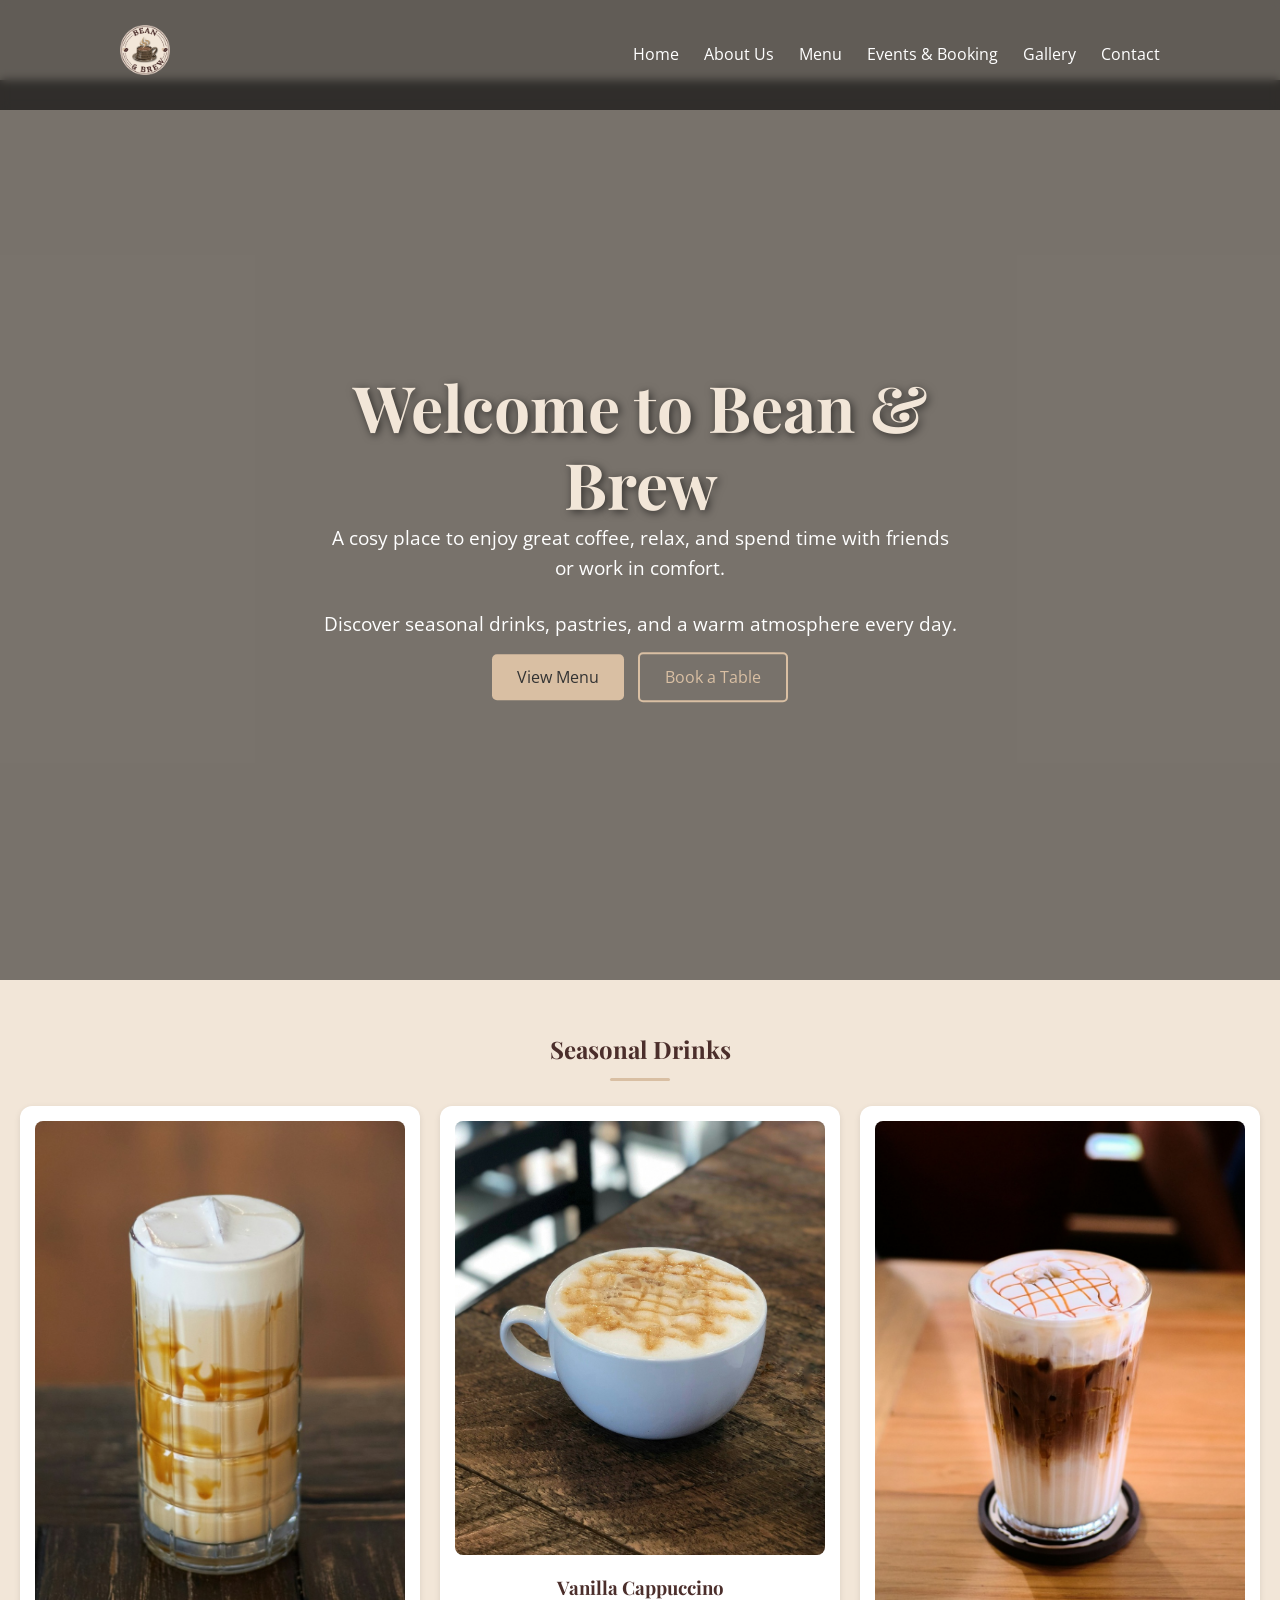
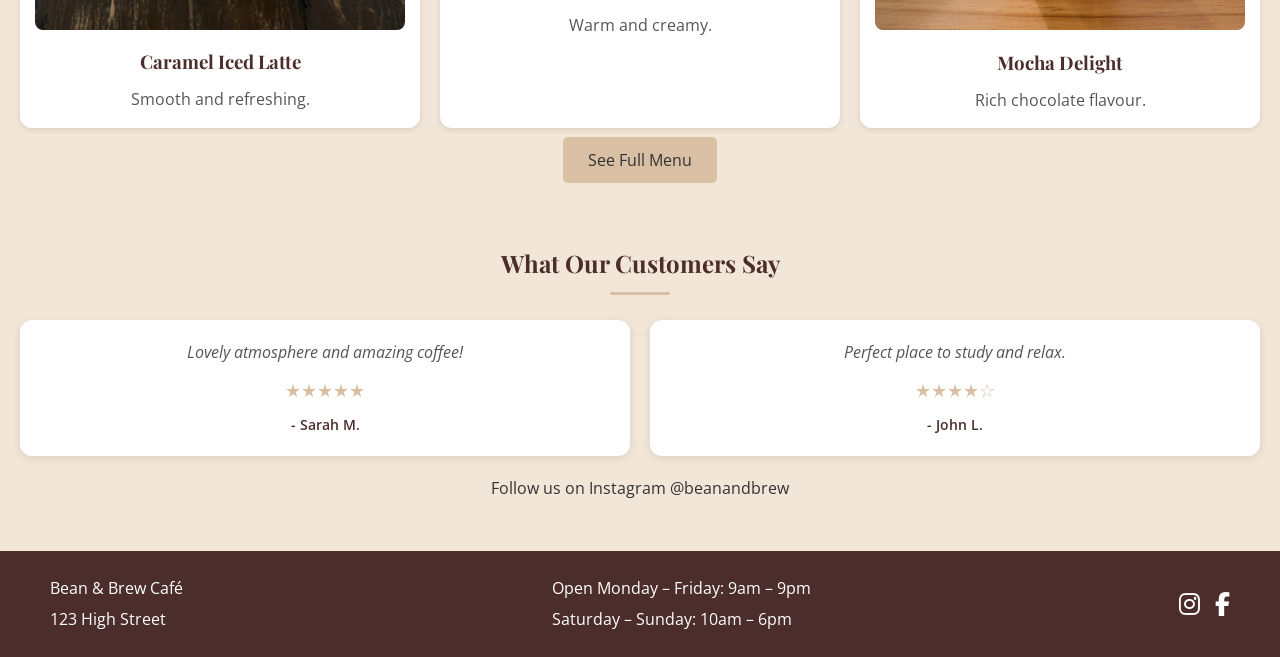
==== index.html @ d8d2016f "Add files via upload" ====
<!DOCTYPE html>
<html lang="en">
<head>
    <meta charset="UTF-8">
    <meta name="description" content="Bean & Brew Café - Fresh coffee and cosy atmosphere">
    <meta name="viewport" content="width=device-width, initial-scale=1.0">
    <title>Bean & Brew</title>
    <link rel="stylesheet" href="css/styles.css">
    <link rel="stylesheet" href="https://cdnjs.cloudflare.com/ajax/libs/font-awesome/6.4.0/css/all.min.css">
    <link href="https://fonts.googleapis.com/css2?family=Playfair+Display:wght@500;700&family=Open+Sans:wght@300;400;600&display=swap" rel="stylesheet">
    <link rel="icon" href="images/favicon.ico">
</head>

<body>

<header class="header">
    <div class="nav-container">
        <div class="logo">
            <img src="images/logo-bean-brew.png" alt="Bean & Brew Logo">
        </div>
        <div class="hamburger" id="hamburger" aria-label="Menu" role="button" tabindex="0">
            <span></span>
            <span></span>
            <span></span>
        </div>

        <nav class="nav-menu">
            <a href="home.html" class="active">Home</a>
            <a href="about.html">About Us</a>
            <a href="menu.html">Menu</a>
            <a href="booking.html">Events & Booking</a>
            <a href="gallery.html">Gallery</a>
            <a href="contact.html">Contact</a>
        </nav>
    </div>
</header>

<main>

    <section class="hero">
        <video class="hero-video" autoplay muted loop playsinline>
            <source src="video/cafe.mp4" type="video/mp4">
        </video>

        <div class="overlay"></div>

        <div class="hero-content">
            <h1>Welcome to Bean & Brew</h1>
            <p>A cosy place to enjoy great coffee, relax, and spend time with friends or work in comfort.</p>
            <p>Discover seasonal drinks, pastries, and a warm atmosphere every day.</p>
            <a href="menu.html" class="btn">View Menu</a>
            <a href="booking.html" class="btn btn-secondary">Book a Table</a>
        </div>
    </section>

    <section class="container">
        <h2 class="section-title">Seasonal Drinks</h2>

        <div class="drinks">
            <div class="card">
                <img src="images/home/caramel-iced-latte.jpg" alt="Caramel Iced Latte in a glass with ice">
                <h3>Caramel Iced Latte</h3>
                <p>Smooth and refreshing.</p>
            </div>

            <div class="card">
                <img src="images/home/vanilla-cappuccino.jpg" alt="Vanilla Cappuccino in a cup with cream on top">
                <h3>Vanilla Cappuccino</h3>
                <p>Warm and creamy.</p>
            </div>

            <div class="card">
                <img src="images/home/mocha-delight.jpg" alt="Mocha Delight in a glass with cream and chocolate sauce">
                <h3>Mocha Delight</h3>
                <p>Rich chocolate flavour.</p>
            </div>
        </div>

        <div class="center" style="margin-top: 20px;">
            <a href="menu.html" class="btn">See Full Menu</a>
        </div>
    </section>

    <section class="container center">
        <h2 class="section-title">What Our Customers Say</h2>

        <div class="testimonials">
            <div class="testimonial-card">
                <p class="testimonial-text">Lovely atmosphere and amazing coffee!</p>
                <div class="stars">★★★★★</div>
                <p class="customer-name">- Sarah M.</p>
            </div>

            <div class="testimonial-card">
                <p class="testimonial-text">Perfect place to study and relax.</p>
                <div class="stars">★★★★☆</div>
                <p class="customer-name">- John L.</p>
            </div>
        </div>

        <p>Follow us on Instagram @beanandbrew</p>
    </section>

</main>

<footer class="footer">
  <div class="footer-container">
    <div class="footer-column">
      <p>Bean & Brew Café</p>
      <p>123 High Street</p>
    </div>
 
    <div class="footer-column">
      <p>Open Monday – Friday: 9am – 9pm</p>
      <p>Saturday – Sunday: 10am – 6pm</p>
    </div>

    <div class="footer-column footer-social">
      <p><a href="https://instagram.com/beanandbrew" target="_blank" class="social-link">
        <i class="fab fa-instagram"></i>
      </a></p>
      <p><a href="https://facebook.com/beanandbrew" target="_blank" class="social-link">
        <i class="fab fa-facebook-f"></i>
      </a></p>
    </div>
  </div>
</footer>
<script>
  const hamburger = document.getElementById('hamburger');
  const navMenu = document.querySelector('.nav-menu');

  hamburger.addEventListener('click', () => {
    navMenu.classList.toggle('active');
  });
</script>
</body>
</html>
---- css/styles.css ----
:root {
    --primary: #4B2E2B;   /* Coffee Brown */
    --secondary: #F2E6D8; /* Warm Beige */
    --greige: #B7B1A9;    /* Soft Greige */
    --white: #FFFFFF;     /* White */
    --dark: #333333;      /* Dark Grey */
    --accent: #D9BFA3;    /* Coffee Cream */
}

h1, h2, h3, h4, h5, h6 {
    font-family: 'Playfair Display', serif;
    color: var(--primary);
}

/*RESET*/
* {
    margin: 0;
    padding: 0;
    box-sizing: border-box;
}

/*BODY*/
body {
    font-family: 'Open Sans', sans-serif;
    background-color:var(--secondary);
    color: var(--dark);
    line-height: 1.6;
}

/*HEADER*/
header {
    background-color:var(--primary);
    color:var(--white);
    padding: 10px 0;
    position: absolute;
    width: 100%;
    top: 0;
    left: 0;
    z-index: 10;
}

.header {
    position: fixed;
    top: 0;
    left: 0;
    width: 100%;
    z-index: 1000;
    background: rgba(0, 0, 0, 0.6);
    backdrop-filter: blur(5px);
}

.nav-container {
    display: flex;
    justify-content: space-between;
    align-items: center;
    padding: 15px 30px;
    max-width: 1100px;
    margin: 0 auto;
}

/*LOGO*/
.logo {
    font-size: 24px;
    font-weight: bold;
    color:var(--white);
}

.logo img {
    height: 50px;
}

main {
    margin-top: 80px;
}

/*HAMBURGER*/
.hamburger {
    display: none;
    flex-direction: column;
    cursor: pointer;
    gap: 5px;
}

.hamburger span {
    width: 25px;
    height: 3px;
    background:var(--white);
    display: block;
}

/*MENU*/
nav {
    display: flex;
    justify-content: space-between;
    align-items: center;
}

nav a {
    color:var(--white);
    margin-left: 15px;
    text-decoration: none;
}

nav a:hover {
    color:var(--accent);
}

.nav-menu a {
    margin-left: 25px;
    text-decoration: none;
    color:var(--white);
    font-size: 16px;
    transition: 0.3s;
}

.nav-menu a:hover {
    color:var(--accent);
}

/*CONTAINER*/
.container {
    padding: 20px;
}

.section-title {
    text-align: center;
    margin-bottom: 25px;
}

.section-title::after {
    content: "";
    display: block;
    width: 60px;
    height: 3px;
    background-color:var(--accent);
    margin: 10px auto 0;
    border-radius: 2px;
}

/*TESTIMONIALS GRID*/
.testimonials {
    display: grid;
    grid-template-columns: repeat(2, 1fr);
    gap: 20px;
    margin-bottom: 20px;
}

.testimonial-card {
    background:var(--white);
    padding: 20px;
    border-radius: 12px;
    box-shadow: 0 2px 8px rgba(0,0,0,0.1);
    text-align: center;
}

.testimonial-text {
    font-style: italic;
    margin-bottom: 10px;
    color: #555;
}

.stars {
    color:var(--accent);
    font-size: 18px;
}

.customer-name {
    font-weight: 600;
    margin-top: 8px;
    color: var(--primary);
    font-size: 0.9rem;
}

/*BUTTONS*/
.btn {
    padding: 12px 25px;
    border-radius: 5px;
    text-decoration: none;
    background-color: var(--accent);
    color: var(--dark);
    transition: 0.3s;
    cursor: pointer;
}

.btn:hover {
    background-color: var(--primary);
    color: var(--white);
}

.btn-secondary {
    background-color: transparent;
    border: 2px solid var(--accent);
    color: var(--accent);
}

.btn-secondary:hover {
    background-color: var(--accent);
    color: var(--white);
}

/*GRID*/
.grid {
    display: grid;
    grid-template-columns: repeat(3, 1fr);
    gap: 15px;
}

/*IMAGES*/
img {
    width: 100%;
    border-radius: 8px;
}

/*FOOTER*/
footer {
    background-color:var(--primary);
    color:var(--white);
    padding: 20px 50px;
    margin-top: 20px;
}

.footer-container {
    display: flex;
    justify-content: space-between;
    align-items: center;
    max-width: 1200px;
    margin: 0 auto;
    flex-wrap: wrap;
    gap: 20px; 
}

.footer-column p {
    margin: 5px 0;
}

/*SOCIAL ICONS*/
.footer-social {
    display: flex;
    align-items: center;
    gap: 15px;
}

.footer-social .social-link {
    font-size: 24px;
    color:var(--white);
    transition: 0.3s;
}

.footer-social .social-link:hover {
    color:var(--accent);
}

/*RESPONSIVE*/
@media (max-width: 600px) {
  .footer-container {
    flex-direction: column;
    align-items: flex-start;
  }

  .footer-social {
    margin-top: 10px;
  }
}

/*FORM*/
form {
    display: flex;
    flex-direction: column;
    max-width: 400px;
}

input, textarea {
    margin-bottom: 10px;
    padding: 8px;
}

/*RESPONSIVE*/
@media (max-width: 768px) {
    .grid {
        grid-template-columns: 1fr;
    }

    .hamburger {
        display: flex;
    }

    .testimonials {
        grid-template-columns: 1fr;
    }

    nav {
        flex-direction: column;
    }

    .nav-menu {
        position: absolute;
        transition: all 0.3s ease;
        top: 70px;
        right: 0;
        background: rgba(0, 0, 0, 0.9);
        width: 100%;
        flex-direction: column;
        align-items: center;
        display: none;
        padding: 20px 0;
    }

    .nav-menu.active {
        display: flex;
    }

    .nav-menu a {
        margin: 15px 0;
        font-size: 18px;
    }
}

/*HERO*/
.hero {
    position: relative;
    height: 100vh;
    overflow: hidden;
}

.hero-video {
    width: 100%;
    height: 100%;
    object-fit: cover;
    object-position: center center;
}

.overlay {
    position: absolute;
    top: 0;
    left: 0;
    width: 100%;
    height: 100%;
    background: rgba(0, 0, 0, 0.5);
}

.hero-content {
    position: absolute;
    top: 50%;
    left: 50%;
    transform: translate(-50%, -50%);
    text-align: center;
    color:var(--white);
}

.hero-content h1 {
    font-size: 4rem;
    line-height: 1.2;
    font-weight: 700;
    color:var(--secondary);
    text-shadow: 2px 2px 8px rgba(0,0,0,0.6);
}

.hero-content p {
    font-size: 1.2rem;
    max-width: 650px;
    margin: 0 auto 25px auto;
}

.hero .btn {
    margin: 5px;
}

@media (max-width: 768px) {
    .hero-content h1 {
        font-size: 2.5rem;
    }

    .hero-content p {
        font-size: 1rem;
    }
}

/*CENTER TEXT*/
.center {
    text-align: center;
}

/*CARDS*/
.card {
    background-color:var(--white);
    padding: 15px;
    border-radius: 12px;
    text-align: center;
    box-shadow: 0 2px 6px rgba(0,0,0,0.1);
}

.card h3 {
    color: var(--primary);
    margin-bottom: 10px;
}

.card p {
    color: #555;
}

/*IMAGE*/
.card img {
    width: 100%;
    border-radius: 8px;
    margin-bottom: 10px;
}

/*HOVER EFFECT*/
.card:hover {
    transform: translateY(-5px);
    box-shadow: 0 6px 12px rgba(0,0,0,0.15);
    transition: 0.3s;
}

/*SPACING*/
section {
    margin-bottom: 30px;
}

/*DRINKS GRID*/
.drinks {
    display: grid;
    grid-template-columns: repeat(3, 1fr);
    gap: 20px;
}

/*ABOUT PAGE HERO*/
.about-hero {
    position: relative;
    width: 100%;
    height: 80vh;
    overflow: hidden;
}

.about-hero .hero-image {
    width: 100%;
    height: 100%;
    object-fit: cover;
    object-position: center;
    display: block;
}

.about-hero .hero-overlay {
    position: absolute;
    top: 0;
    left: 0;
    width: 100%;
    height: 100%;
    background: rgba(0,0,0,0.3);
}

.about-hero .hero-content {
    position: absolute;
    top: 60%;
    left: 50%;
    transform: translate(-50%, -50%);
    text-align: center;
    color: var(--secondary);
}

.about-hero .hero-content h1 {
    font-size: 4rem;
    text-shadow: 2px 2px 8px rgba(0,0,0,0.6);
}

/*MENU ITENS CARDS*/
.menu-item {
    cursor: pointer;
    transition: transform 0.3s, box-shadow 0.3s;
    position: relative;
    cursor: pointer;
    overflow: hidden;
}

.menu-item:hover {
    transform: translateY(-5px);
    box-shadow: 0 6px 12px rgba(0,0,0,0.15);
}

/*OVERLAY LAYER*/
.menu-item::after {
    content: "Click for details";
    position: absolute;
    top: 0;
    left: 0;
    width: 100%;
    height: 100%;

    background: rgba(0, 0, 0, 0.6);
    color: var(--white);

    display: flex;
    justify-content: center;
    align-items: center;

    font-size: 1rem;
    font-weight: 600;
    opacity: 0;
    transition: 0.3s;
    border-radius: 12px;
}

.menu-item:hover::after {
    opacity: 1;
}

.menu-item img {
    transition: transform 0.3s;
}

.menu-item:hover img {
    transform: scale(1.05);
}

/*MODAL*/
.modal {
    display: none;
    position: fixed;
    z-index: 2000;
    left: 0;
    top: 0;
    width: 100%;
    height: 100%;
    overflow: auto;
    background-color: rgba(0,0,0,0.7);
    backdrop-filter: blur(2px);
}

.modal-content {
    background-color: #fff;
    margin: 8% auto;
    padding: 25px 30px;
    border-radius: 15px;
    max-width: 500px;
    text-align: center;
    position: relative;
    box-shadow: 0 10px 25px rgba(0,0,0,0.2);
    font-family: 'Open Sans', sans-serif;
}

.modal-content h2 {
    margin-bottom: 15px;
    color: var(--primary);
}

.modal-content p {
    margin: 8px 0;
    color: #555;
    font-size: 1rem;
}

.modal-content .icons {
    display: flex;
    justify-content: center;
    gap: 20px;
    margin-top: 15px;
}

.modal-content .icons span {
    display: flex;
    align-items: center;
    gap: 6px;
    font-size: 0.9rem;
    color: var(--dark);
}

.modal-content .icons i {
    color: var(--accent);
    font-size: 1.2rem;
}

.close {
    position: absolute;
    top: 12px;
    right: 18px;
    font-size: 28px;
    font-weight: bold;
    cursor: pointer;
    color: #333;
    transition: 0.3s;
}

.close:hover {
    color: var(--primary);
}

/*GALLERY PAGE*/

/*CAROUSEL CONTAINER*/
.carousel {
    position: relative;
    overflow: hidden;
    max-width: 900px;
    margin: 0 auto;
}

.carousel-track {
    display: flex;
    gap: 15px;
    transition: transform 0.5s ease;
    touch-action: pan-y;
}

/*IMAGES*/
.carousel-track img {
    width: 100%;
    max-width: 300px;
    height: 250px;
    flex: 0 0 calc(33.33% - 15px);
    object-fit: cover;
    margin-right: 15px;
    border-radius: 12px;
}

/*BUTTONS*/
.carousel-btn {
    position: absolute;
    top: 50%;
    transform: translateY(-50%);
    z-index: 10;
    background: rgba(0,0,0,0.5);
    color: var(--white);
    border: none;
    padding: 5px 10px;
    cursor: pointer;
    border-radius: 5px;
    font-size: 18px;
    
}

.carousel-btn.prev {
    left: 10px;
}

.carousel-btn.next {
    right: 10px;
}

.carousel-btn:hover {
    background: rgba(0,0,0,0.8);
}

/*LIGHTBOX*/
.lightbox {
    display: none;
    position: fixed;
    z-index: 1000;
    padding-top: 60px;
    left: 0;
    top: 0;
    width: 100%;
    height: 100%;
    background-color: rgba(0,0,0,0.9);
}

.lightbox-img {
    display: block;
    margin: auto;
    max-width: 80%;
    max-height: 80%;
    animation: zoomIn 0.3s ease;
    border-radius: 10px;
    object-fit: contain;
}

@keyframes zoomIn {
    from { transform: scale(0.8); opacity: 0; }
    to { transform: scale(1); opacity: 1; }
}

.lightbox-close {
    position: absolute;
    top: 20px;
    right: 40px;
    color: white;
    font-size: 40px;
    cursor: pointer;
}


/*EVETNS PAGE*/

.events-grid {
    display: grid;
    grid-template-columns: repeat(auto-fit, minmax(250px, 1fr));
    gap: 20px;
    margin-top: 20px;
}

.event-card {
    background: #fff;
    border-radius: 12px;
    overflow: hidden;
    box-shadow: 0 4px 8px rgba(0,0,0,0.1);
    text-align: center;
    transition: transform 0.3s ease;
}

.event-card:hover {
    transform: translateY(-5px);
}

.event-card img {
    width: 100%;
    height: 180px;
    object-fit: cover;
}

.event-card h3 {
    margin: 10px 0 5px;
    font-size: 1.2rem;
}

.event-card p {
    margin: 0 10px 15px;
    font-size: 0.95rem;
}

/*BOOKING FORM*/
.booking-form {
    max-width: 600px;
    margin: 30px auto;
    display: flex;
    flex-direction: column;
    gap: 15px;
}

.booking-form .form-group {
    display: flex;
    flex-direction: column;
}

.booking-form label {
    margin-bottom: 5px;
    font-weight: 600;
}

.booking-form input,
.booking-form textarea {
    padding: 10px;
    border: 1px solid var(--greige);
    border-radius: 8px;
    font-size: 1rem;
}

.booking-form input:focus,
.booking-form textarea:focus {
    border-color: var(--primary);
    outline: none;
}

.booking-form button.btn {
    background-color: var(--primary);
    color: var(--white);
    padding: 12px;
    border: none;
    border-radius: 8px;
    cursor: pointer;
    font-size: 1rem;
}

.booking-form button.btn:hover {
    background-color:var(--accent);
}

.form-message {
    text-align: center;
    font-weight: 600;
    margin-top: 10px;
    color: green;
}

/*CONTACT PAGE*/

.info-map {
    display: flex;
    flex-wrap: wrap;
    gap: 20px;
    margin-bottom: 40px;
}

.info-map .info {
    flex: 1 1 300px;
}

.info-map .map {
    flex: 2 1 400px;
}

.map iframe {
    width: 100%;
    height: 300px;
    border: 0;
}

@media (max-width: 768px) {
    .map iframe {
        height: 250px;
    }
}

.contact-form-section {
    max-width: 600px;
    margin: 0 auto 60px auto;
}

.contact-form-section .form-group {
    margin-bottom: 15px;
}

.contact-form-section input,
.contact-form-section textarea {
    width: 100%;
    padding: 10px;
    border-radius: 8px;
    border: 1px solid var(--greige);
}

.contact-form-section button {
    background-color: var(--primary);
    color: var(--white);
    padding: 12px 20px;
    border: none;
    border-radius: 8px;
    cursor: pointer;
}

.contact-form-section button:hover {
    background-color:var(--accent);
}

#formMessage {
    margin-top: 10px;
    font-weight: 500;
}

@media (max-width: 768px) {
    .info-map {
        flex-direction: column;
    }

    .info-map .info,
    .info-map .map {
        flex: 1 1 100%;
    }

    .info-map .map iframe {
        height: 250px;
    }
}
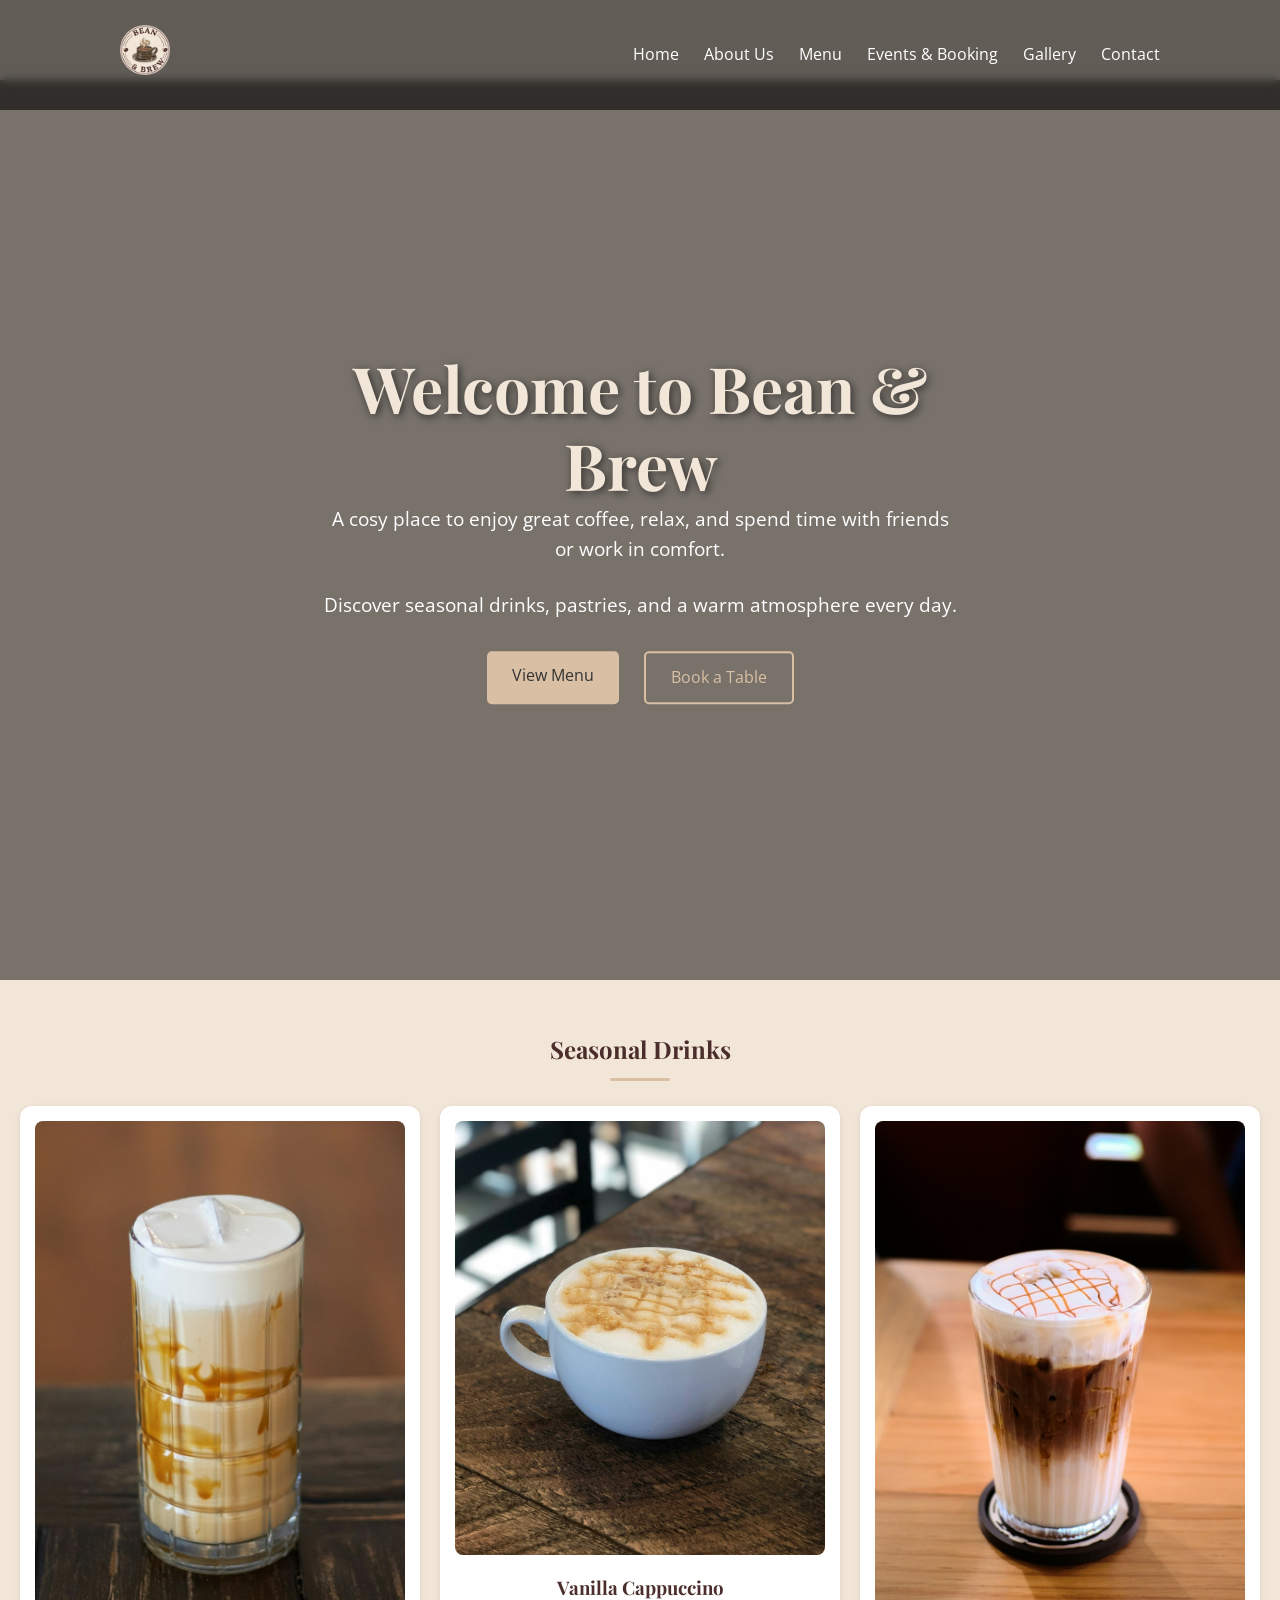
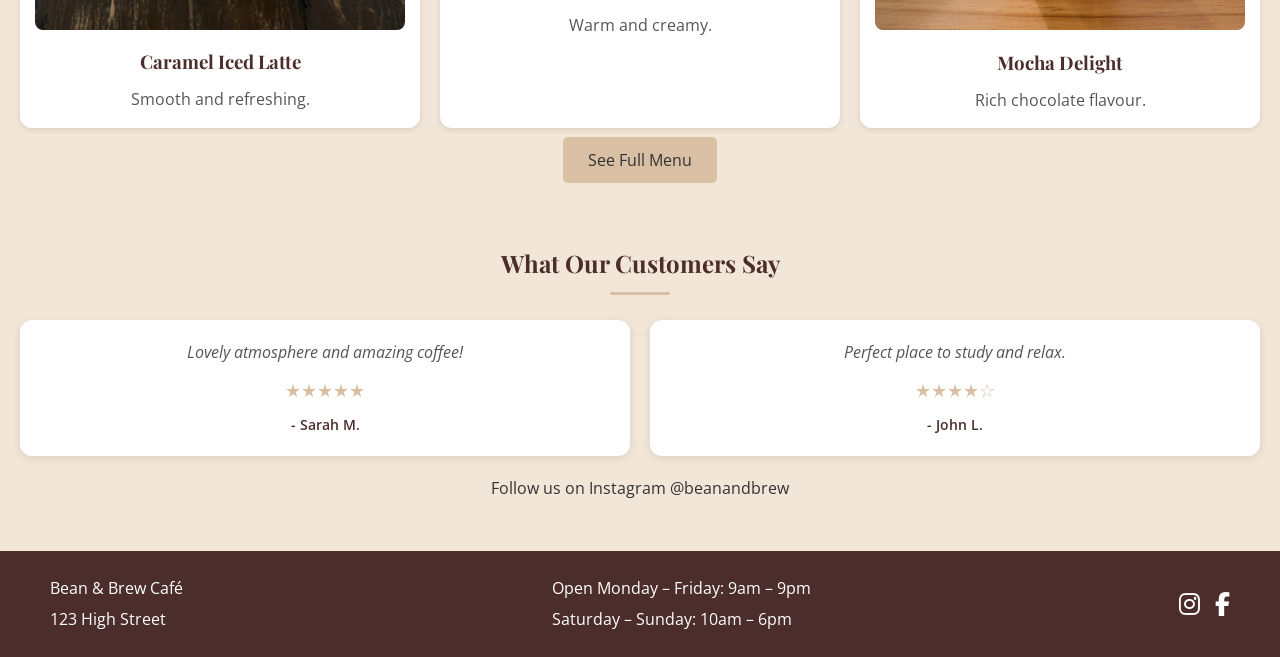
==== commit 1c92e981: "Fix HTML encoding issues in index.html" ====
--- a/index.html
+++ b/index.html
@@ -25,7 +25,7 @@
         </div>
 
         <nav class="nav-menu">
-            <a href="home.html" class="active">Home</a>
+            <a href="index.html" class="active">Home</a>
             <a href="about.html">About Us</a>
             <a href="menu.html">Menu</a>
             <a href="booking.html">Events & Booking</a>
@@ -38,8 +38,8 @@
 <main>
 
     <section class="hero">
-        <video class="hero-video" autoplay muted loop playsinline>
-            <source src="video/cafe.mp4" type="video/mp4">
+        <video class="hero-video" autoplay muted loop playsinline preload="auto" poster="images/cover.jpg">
+            <source src="video/video.mp4" type="video/mp4">
         </video>
 
         <div class="overlay"></div>
@@ -48,8 +48,10 @@
             <h1>Welcome to Bean & Brew</h1>
             <p>A cosy place to enjoy great coffee, relax, and spend time with friends or work in comfort.</p>
             <p>Discover seasonal drinks, pastries, and a warm atmosphere every day.</p>
-            <a href="menu.html" class="btn">View Menu</a>
-            <a href="booking.html" class="btn btn-secondary">Book a Table</a>
+            <div class="hero-buttons">
+                <a href="menu.html" class="btn">View Menu</a>
+                <a href="booking.html" class="btn btn-secondary">Book a Table</a>
+            </div>
         </div>
     </section>
 
@@ -125,6 +127,7 @@
     </div>
   </div>
 </footer>
+<script src="js/index.js"></script>    
 <script>
   const hamburger = document.getElementById('hamburger');
   const navMenu = document.querySelector('.nav-menu');
@@ -134,4 +137,4 @@
   });
 </script>
 </body>
-</html>+</html>
--- a/css/styles.css
+++ b/css/styles.css
@@ -180,6 +180,7 @@
     color: var(--dark);
     transition: 0.3s;
     cursor: pointer;
+    flex-wrap: wrap;
 }
 
 .btn:hover {
@@ -191,6 +192,7 @@
     background-color: transparent;
     border: 2px solid var(--accent);
     color: var(--accent);
+    flex-wrap: wrap
 }
 
 .btn-secondary:hover {
@@ -363,6 +365,18 @@
 
 .hero .btn {
     margin: 5px;
+}
+
+.hero-buttons {
+    display: flex;
+    justify-content: center;
+    gap: 15px;
+    flex-wrap: wrap;
+    margin-top: 15px;
+}
+
+.hero-buttons .btn {
+    display: inline-block;
 }
 
 @media (max-width: 768px) {
@@ -847,4 +861,4 @@
     .info-map .map iframe {
         height: 250px;
     }
-}+}
